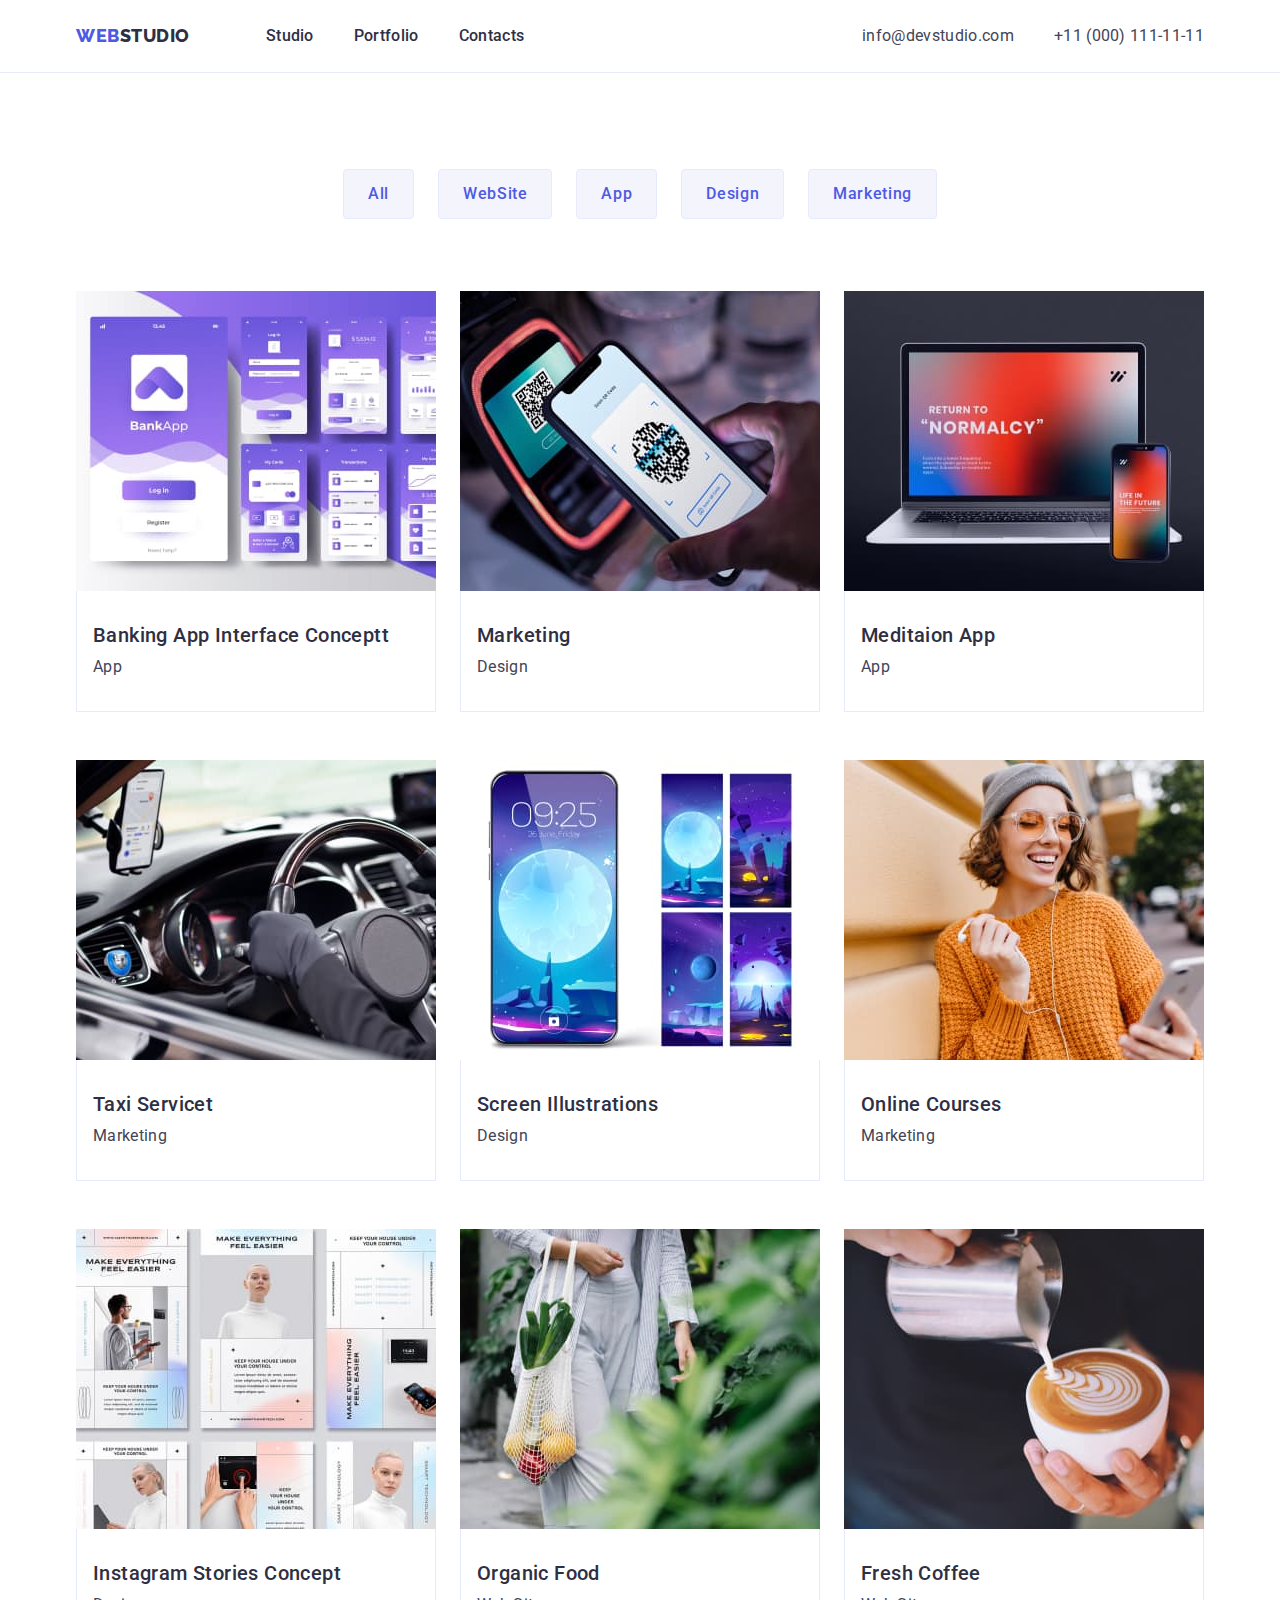
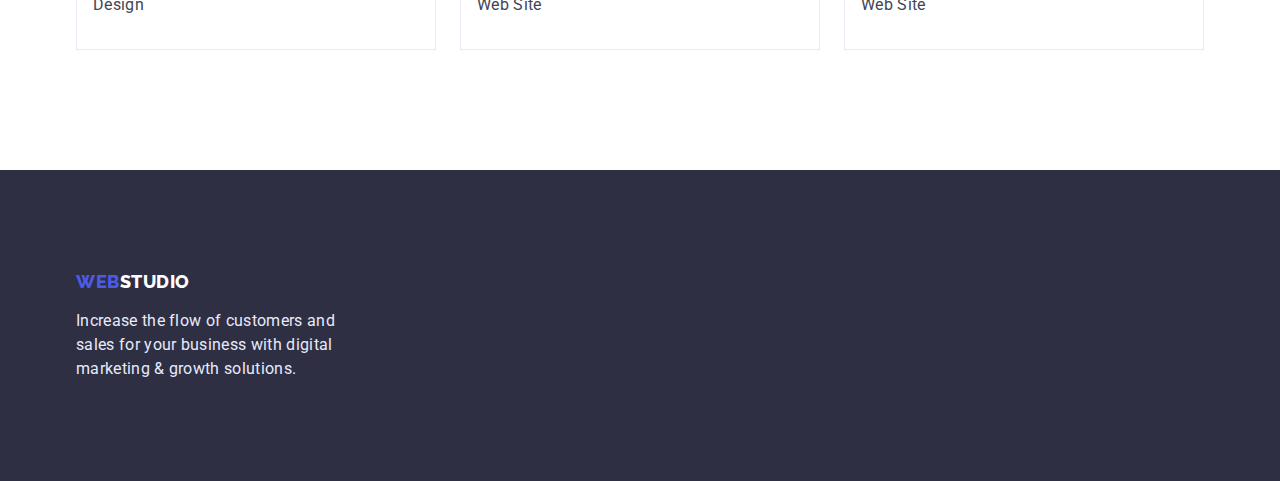
==== portfolio.html @ dfc444c8 "Initial commit" ====
<!DOCTYPE html>
<html lang="en">
	<head>
		<meta charset="UTF-8" />
		<meta http-equiv="X-UA-Compatible" content="IE=edge" />
		<meta name="viewport" content="width=device-width, initial-scale=1.0" />
		<link rel="preconnect" href="https://fonts.googleapis.com" />
		<link rel="preconnect" href="https://fonts.gstatic.com" crossorigin />
		<link
			href="https://fonts.googleapis.com/css2?family=Raleway:wght@800&family=Roboto:wght@400;500;700;900&display=swap"
			rel="stylesheet"
		/>
		<link
			rel="stylesheet"
			href="https://cdnjs.cloudflare.com/ajax/libs/modern-normalize/1.1.0/modern-normalize.css"
		/>
		<link rel="stylesheet" href="css/style.css" />
		<title>Portfolio</title>
	</head>
	<body>
		<!-- Header start -->
		<header class="header">
			<div class="container page-header">
				<nav class="nav">
					<a class="logo-link link" href="./index.html"
						><span class="logo-color">Web</span>Studio</a
					>
					<ul class="header-menu list">
						<li class="header-menu-item">
							<a class="header-link link" href="./index.html">Studio</a>
						</li>
						<li class="header-menu-item">
							<a class="header-link link" href="./portfolio.html">Portfolio</a>
						</li>
						<li class="header-menu-item">
							<a class="header-link link" href="">Contacts</a>
						</li>
					</ul>
				</nav>
				<address class="header-contacts">
					<ul class="header-menu-contacts list">
						<li class="header-menu-contact-item">
							<a class="header-link link" href="mailto:info@devstudio.com"
								>info@devstudio.com</a
							>
						</li>

						<li class="header-menu-contact-item">
							<a class="header-link link" href="tel:+110001111111"
								>+11 (000) 111-11-11</a
							>
						</li>
					</ul>
				</address>
			</div>
		</header>
		<!-- Header end -->

		<!-- Main start -->
		<main>
			<!-- Section portfolio-cards start -->
			<section class="portfolio section">
				<div class="container">
					<h1 class="section-title visually-hidden">Test Title</h1>
					<ul class="portfolio-btn-list list">
						<li class="portfolio-item">
							<button class="portfolio-btn" type="button">All</button>
						</li>
						<li class="portfolio-item">
							<button class="portfolio-btn" type="button">WebSite</button>
						</li>
						<li class="portfolio-item">
							<button class="portfolio-btn" type="button">App</button>
						</li>
						<li class="portfolio-item">
							<button class="portfolio-btn" type="button">Design</button>
						</li>
						<li class="portfolio-item">
							<button class="portfolio-btn" type="button">Marketing</button>
						</li>
					</ul>

					<ul class="portfolio-card-list list">
						<li class="portfolio-card-item">
							<a class="link" href="#"
								><img
									src="./images/portfolio-img-1.jpg"
									alt="Banking App Interface Concept"
									width="360"
								/>
								<div class="port-border">
									<h2 class="card-list-subtitle section-subtitle">
										Banking App Interface Conceptt
									</h2>
									<p class="section-desc">App</p>
								</div>
							</a>
						</li>

						<li class="portfolio-card-item">
							<a class="link" href="#"
								><img
									src="./images/portfolio-img-2.jpg"
									alt="Cashless Payment"
									width="360"
								/>
								<div class="port-border">
									<h2 class="card-list-subtitle section-subtitle">Marketing</h2>
									<p class="section-desc">Design</p>
								</div>
							</a>
						</li>

						<li class="portfolio-card-item">
							<a class="link" href="#"
								><img
									src="./images/portfolio-img-3.jpg"
									alt="Meditaion App"
									width="360"
								/>
								<div class="port-border">
									<h2 class="card-list-subtitle section-subtitle">Meditaion App</h2>
									<p class="section-desc">App</p>
								</div>
							</a>
						</li>

						<li class="portfolio-card-item">
							<a class="link" href="#"
								><img
									src="./images/portfolio-img-4.jpg"
									alt="Taxi Service"
									width="360"
								/>
								<div class="port-border">
									<h2 class="card-list-subtitle section-subtitle">Taxi Servicet</h2>
									<p class="section-desc">Marketing</p>
								</div>
							</a>
						</li>

						<li class="portfolio-card-item">
							<a class="link" href="#"
								><img
									src="./images/portfolio-img-5.jpg"
									alt="Screen Illustrations"
									width="360"
								/>
								<div class="port-border">
									<h2 class="card-list-subtitle section-subtitle">
										Screen Illustrations
									</h2>
									<p class="section-desc">Design</p>
								</div>
							</a>
						</li>

						<li class="portfolio-card-item">
							<a class="link" href="#"
								><img
									src="./images/portfolio-img-6.jpg"
									alt="Online Courses"
									width="360"
								/>
								<div class="port-border">
									<h2 class="card-list-subtitle section-subtitle">Online Courses</h2>
									<p class="section-desc">Marketing</p>
								</div>
							</a>
						</li>

						<li class="portfolio-card-item">
							<a class="link" href="#"
								><img
									src="./images/portfolio-img-7.jpg"
									alt="Instagram Stories Concept"
									width="360"
								/>
								<div class="port-border">
									<h2 class="card-list-subtitle section-subtitle">
										Instagram Stories Concept
									</h2>
									<p class="section-desc">Design</p>
								</div>
							</a>
						</li>

						<li class="portfolio-card-item">
							<a class="link" href="#"
								><img
									src="./images/portfolio-img-8.jpg"
									alt="Organic Food"
									width="360"
								/>
								<div class="port-border">
									<h2 class="card-list-subtitle section-subtitle">Organic Food</h2>
									<p class="section-desc">Web Site</p>
								</div>
							</a>
						</li>

						<li class="portfolio-card-item">
							<a class="link" href="#"
								><img
									src="./images/portfolio-img-9.jpg"
									alt="Fresh Coffee"
									width="360"
								/>
								<div class="port-border">
									<h2 class="card-list-subtitle section-subtitle">Fresh Coffee</h2>
									<p class="section-desc">Web Site</p>
								</div>
							</a>
						</li>
					</ul>
				</div>
			</section>
			<!-- Section portfolio-cards end -->
		</main>
		<!-- Main end -->

		<!-- Footer start -->
		<footer class="footer">
			<div class="container">
				<a href="./index.html" class="footer-logo logo-link link"
					><span class="logo-color">Web</span>Studio</a
				>
				<p>
					Increase the flow of customers and sales for your business with digital
					marketing & growth solutions.
				</p>
			</div>
		</footer>
		<!-- Footer end -->
	</body>
</html>
---- css/style.css ----
:root {
	/* header and footer logo */
	--logo-color: #4d5ae5;
	--footer-color: #ffff;
	--footer-desc: #e7e9fc;

	/* Main text color  */
	--main-color: #2e2f42;

	/* Submain text color */
	--submain-color: #434455;

	/* our-team section background */
	--team-background: #f4f4fd;
	--team-card-background: #ffff;

	/* intro section and footer */
	--background: #2e2f42;
	--white-color: #ffff;

	/* button backgrond */
	--btn-color: #4d5ae5;
	--btn-hover-color: #404bbf;

	/* button text color */
	--btn-text-color: #ffff;

	/* link hover/focus */
	--link-hover-focus: #404bbf;

	/* portfolio page: btn */
	--pbtn-color: #4d5ae5;
	--pbtn-background: #f4f4fd;
	--pbtn-hover-color: #ffff;
	--pbtn-hover-background: #404bbf;
}

body {
	margin: 0;
	font-family: "Roboto", sans-serif;
	color: var(--main-color);
	font-size: 16px;
}

h1,
h2,
h3,
h4,
h5,
h6,
p {
	margin: 0;
}

.list {
	list-style: none;
	margin: 0;
	padding: 0;
}

img {
	display: block;
}

.link {
	color: inherit;
	text-decoration: none;
}

/* ------- general sections style start ------ */
.section-title {
	margin-bottom: 72px;
	font-weight: 700;
	font-size: 36px;
	line-height: 1.1;
	text-align: center;
	letter-spacing: 0.02em;
	text-transform: capitalize;
}

.section-subtitle {
	font-weight: 500;
	font-size: 20px;
	line-height: 1.2;
	letter-spacing: 0.02em;
}

.section-desc {
	font-size: 16px;
	line-height: 1.5;
	letter-spacing: 0.02em;
	color: var(--submain-color);
}

.visually-hidden {
	position: absolute;
	width: 1px;
	height: 1px;
	margin: -1px;
	border: 0;
	padding: 0;
	white-space: nowrap;
	clip-path: inset(100%);
	clip: rect(0 0 0 0);
	overflow: hidden;
}

.container {
	width: 1158px;
	margin: 0 auto;
	padding: 0 15px;
}

.section {
	padding: 120px 0;
}
/* ------- general sections style end ------- */

/* ------- Logo style start ------- */
.logo-link {
	font-family: "Raleway", sans-serif;
	font-weight: 800;
	font-size: 18px;
	line-height: 1.3;
	letter-spacing: 0.03em;
	text-transform: uppercase;
	color: var(--main-color);
}

.logo-color {
	color: var(--logo-color);
}
/* ------- Logo style start end  ------- */

/* ------- Header style start ------- */
.page-header {
	display: flex;
	align-items: center;
	padding-top: 24px;
	padding-bottom: 24px;
}

.header {
	border-bottom: 1px solid #e7e9fc;
}

.nav {
	display: flex;
	align-items: center;
}

.header-menu {
	display: flex;
	font-weight: 500;
	line-height: 1.5;
	letter-spacing: 0.02em;
	margin-left: 76px;
}

.header-menu-item:not(:last-child) {
	margin-right: 40px;
}

.header-contacts {
	margin-left: auto;
}

.header-menu-contacts {
	display: flex;
	font-style: normal;
	font-size: 16px;
	line-height: 1.5;
	letter-spacing: 0.02em;
	color: var(--submain-color);
}

.header-menu-contact-item:not(:last-child) {
	margin-right: 40px;
}

.header-link:hover,
.header-link:focus {
	color: var(--link-hover-focus);
}

/*  ------- Header style end  ------- */

/* PAGE: "index.html" STYLE START */

/* ------- Section INTRO style start  ------- */
.intro {
	background: var(--background);
}

.page-intro {
	display: flex;
	flex-direction: column;
	align-items: center;
	justify-content: center;
	min-height: 600px;
	max-width: 530px;
}
.intro-title {
	margin-bottom: 48px;
	font-size: 56px;
	text-align: center;
	font-weight: 700;
	line-height: 1;
	letter-spacing: 0.02em;

	color: var(--white-color);
}

.intro-button {
	padding: 16px 32px;
	font-family: inherit;
	font-size: inherit;
	border: none;
	color: var(--btn-text-color);
	background-color: #4d5ae5;
	box-shadow: 0px 4px 4px rgba(0, 0, 0, 0.15);
	border-radius: 4px;
	font-weight: 500;
	line-height: 1.5;
	letter-spacing: 0.04em;
	cursor: pointer;
}

.intro-button:focus,
.intro-button:hover {
	background-color: #404bbf;
}
/* ------- Section INTRO style end  -------*/

/* ------- Section ADVANTAGES style start -------*/
.advantages {
	padding-bottom: 60px;
}
.advantages-menu {
	display: flex;
}

.advantages-subtitle {
	margin-bottom: 8px;
}

.advantages-item {
	box-sizing: content-box;
	margin-right: 24px;
}
.advantages-item:last-child {
	margin-right: 0;
}

.advantages-item p {
	width: 264px;
}
/* ------- Section ADVANTAGES style end -------*/

/* -------Section POSSITIBILITIES style start ------- */
.possitibilities {
	padding-top: 60px;
}

.possitibilities-list {
	display: flex;
}

.possitibilities-item {
	margin-right: 24px;
}

.possitibilities-item:last-child {
	margin-right: 0;
}
/* ------- Section POSSITIBILITIES style end ------- */

/* Section TEAM style start */
.our-team {
	background-color: var(--team-background);
	padding-bottom: 120px;
}

.team-card-list {
	display: flex;
}

.team-card-item {
	background-color: var(--white-color);
	margin-left: 24px;
	box-shadow: 0px 1px 6px rgba(46, 47, 66, 0.08),
		0px 1px 1px rgba(46, 47, 66, 0.16), 0px 2px 1px rgba(46, 47, 66, 0.08);
	border-radius: 0px 0px 4px 4px;
}

.team-card-item:first-child {
	margin-left: 0;
}

.team-name {
	margin-bottom: 8px;
	font-weight: 500;
	font-size: 20px;
	line-height: 1.2;
	letter-spacing: 0.02em;
}

.team-text {
	text-align: center;
	padding: 32px 0;
}

/* ------- Section TEAM style end ------- */

/* PAGE: "index.html" STYLE END */

/* PAGE: "portfolio.html" STYLE START */

.portfolio {
	padding-top: 96px;
}

.portfolio-btn-list {
	display: flex;
	justify-content: center;
	margin-bottom: 72px;
}

.portfolio-btn {
	padding: 12px 24px;
	font-family: inherit;
	font-size: inherit;
	font-weight: 500;
	line-height: 1.5;
	text-align: center;
	letter-spacing: 0.04em;
	color: var(--pbtn-color);
	background-color: var(--pbtn-background);
	border: 1px solid #e7e9fc;
	border-radius: 4px;
	cursor: pointer;
}

.portfolio-btn:hover,
.portfolio-btn:focus {
	color: var(--pbtn-hover-color);
	background: var(--pbtn-hover-background);
	box-shadow: 0px 3px 1px rgba(0, 0, 0, 0.1), 0px 2px 1px rgba(0, 0, 0, 0.08),
		0px 2px 2px rgba(0, 0, 0, 0.12);
	border-color: transparent;
}

.portfolio-item {
	margin-right: 24px;
}
.portfolio-item:last-child {
	margin-right: 0;
}

.portfolio-card-list {
	display: flex;
	flex-wrap: wrap;
}

.portfolio-card-item:not(:nth-child(3n)) {
	margin-right: 24px;
}

.portfolio-card-item:not(:nth-last-child(-n + 3)) {
	margin-bottom: 48px;
}

.port-border {
	padding: 32px 16px;
	border: 1px solid #e7e9fc;
	border-top: none;
}

.card-list-subtitle {
	margin-bottom: 8px;
}

/* PAGE: "portfolio.html" STYLE END */

/* -------- Footer style start ------- */
.footer {
	background: var(--background);
	padding: 100px 0;
}

.footer-logo {
	display: inline-block;
	color: var(--footer-color);
	margin-bottom: 16px;
}

.footer p {
	color: var(--footer-desc);
	line-height: 1.5;
	letter-spacing: 0.02em;
	max-width: 264px;
}

/* ------- Footer style end ------- */
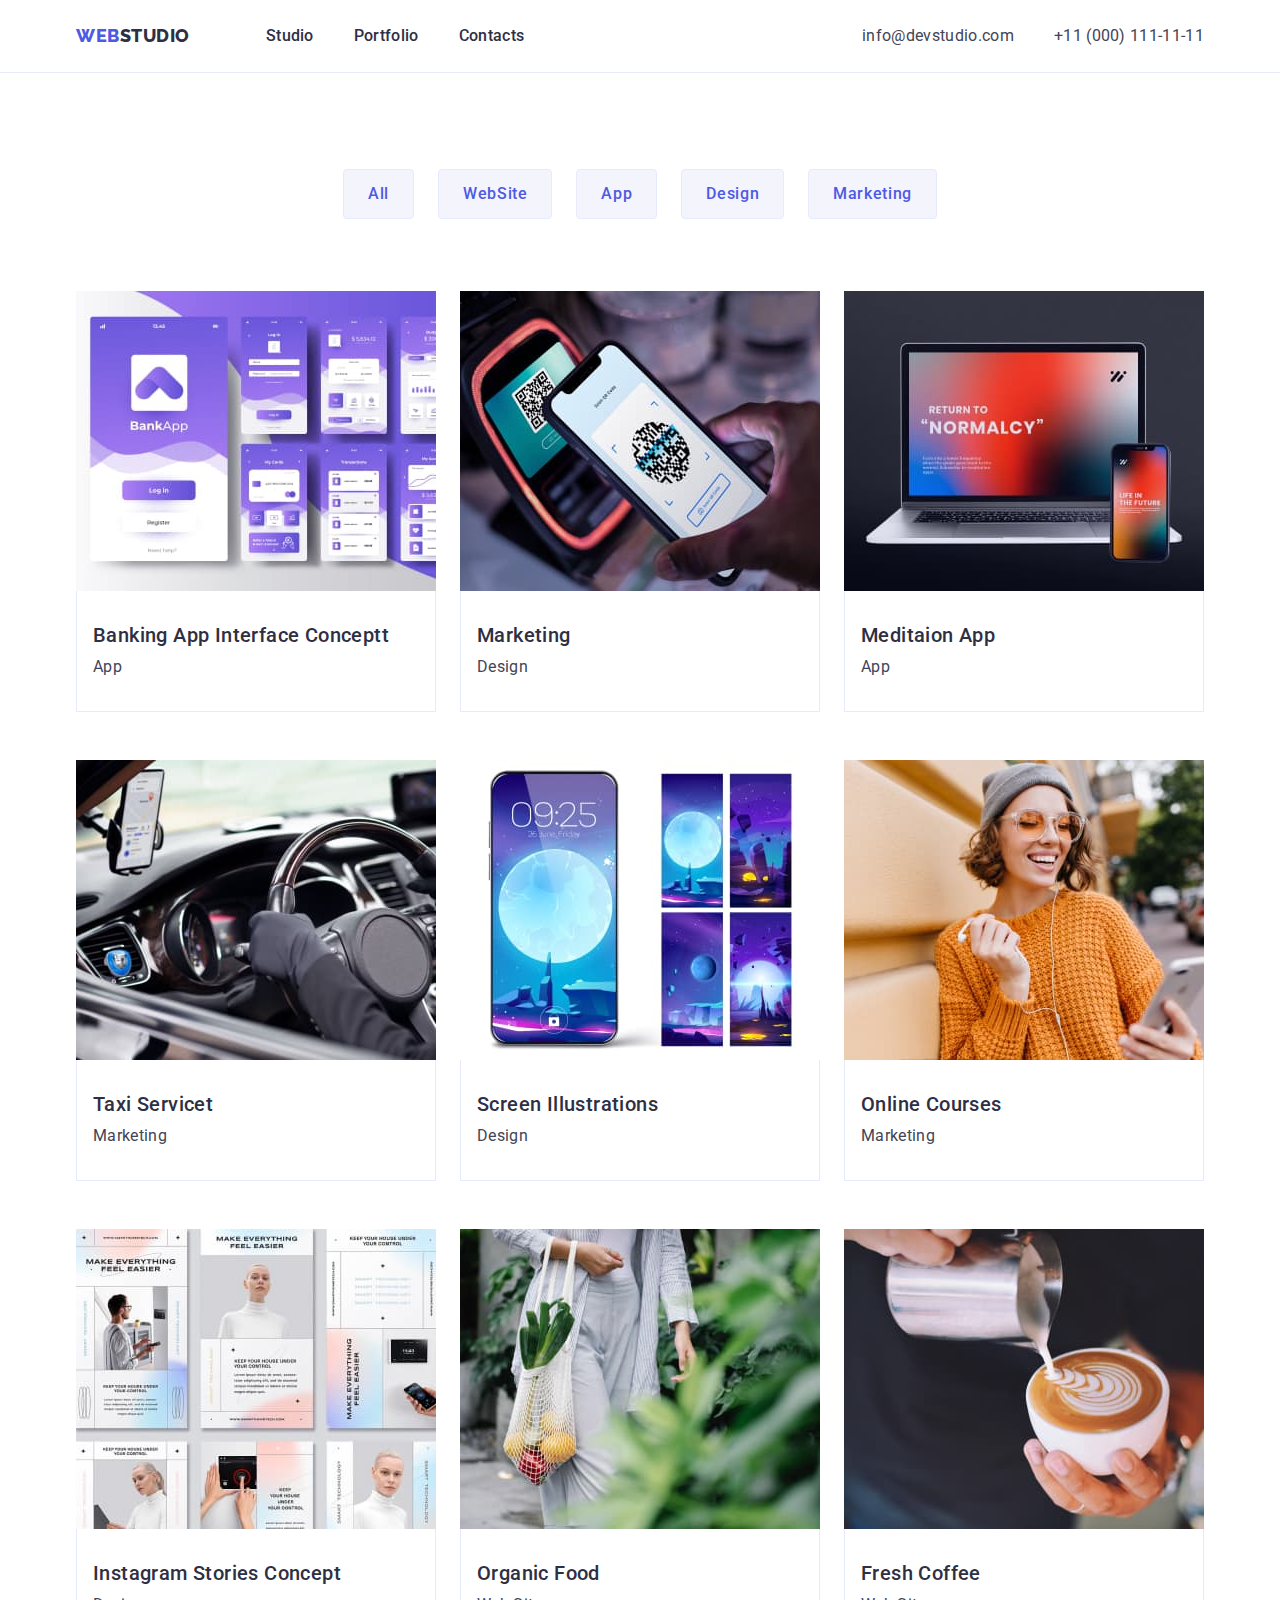
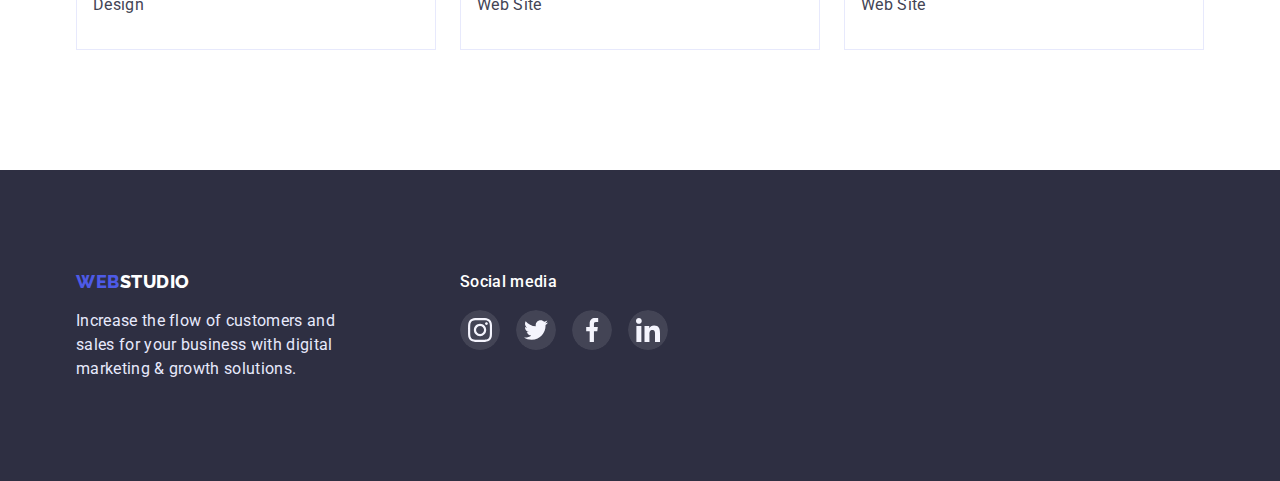
==== commit 0ff49b40: "update" ====
--- a/portfolio.html
+++ b/portfolio.html
@@ -82,7 +82,7 @@
 
 					<ul class="portfolio-card-list list">
 						<li class="portfolio-card-item">
-							<a class="link" href="#"
+							<a class="portfolio-card-link link" href="#"
 								><img
 									src="./images/portfolio-img-1.jpg"
 									alt="Banking App Interface Concept"
@@ -98,7 +98,7 @@
 						</li>
 
 						<li class="portfolio-card-item">
-							<a class="link" href="#"
+							<a class="portfolio-card-link link" href="#"
 								><img
 									src="./images/portfolio-img-2.jpg"
 									alt="Cashless Payment"
@@ -112,7 +112,7 @@
 						</li>
 
 						<li class="portfolio-card-item">
-							<a class="link" href="#"
+							<a class="portfolio-card-link link" href="#"
 								><img
 									src="./images/portfolio-img-3.jpg"
 									alt="Meditaion App"
@@ -126,7 +126,7 @@
 						</li>
 
 						<li class="portfolio-card-item">
-							<a class="link" href="#"
+							<a class="portfolio-card-link link" href="#"
 								><img
 									src="./images/portfolio-img-4.jpg"
 									alt="Taxi Service"
@@ -140,7 +140,7 @@
 						</li>
 
 						<li class="portfolio-card-item">
-							<a class="link" href="#"
+							<a class="portfolio-card-link link" href="#"
 								><img
 									src="./images/portfolio-img-5.jpg"
 									alt="Screen Illustrations"
@@ -156,7 +156,7 @@
 						</li>
 
 						<li class="portfolio-card-item">
-							<a class="link" href="#"
+							<a class="portfolio-card-link link" href="#"
 								><img
 									src="./images/portfolio-img-6.jpg"
 									alt="Online Courses"
@@ -170,7 +170,7 @@
 						</li>
 
 						<li class="portfolio-card-item">
-							<a class="link" href="#"
+							<a class="portfolio-card-link link" href="#"
 								><img
 									src="./images/portfolio-img-7.jpg"
 									alt="Instagram Stories Concept"
@@ -186,7 +186,7 @@
 						</li>
 
 						<li class="portfolio-card-item">
-							<a class="link" href="#"
+							<a class="portfolio-card-link link" href="#"
 								><img
 									src="./images/portfolio-img-8.jpg"
 									alt="Organic Food"
@@ -200,7 +200,7 @@
 						</li>
 
 						<li class="portfolio-card-item">
-							<a class="link" href="#"
+							<a class="portfolio-card-link link" href="#"
 								><img
 									src="./images/portfolio-img-9.jpg"
 									alt="Fresh Coffee"
@@ -218,17 +218,52 @@
 			<!-- Section portfolio-cards end -->
 		</main>
 		<!-- Main end -->
-
 		<!-- Footer start -->
 		<footer class="footer">
-			<div class="container">
-				<a href="./index.html" class="footer-logo logo-link link"
-					><span class="logo-color">Web</span>Studio</a
-				>
-				<p>
-					Increase the flow of customers and sales for your business with digital
-					marketing & growth solutions.
-				</p>
+			<div class="container page-footer">
+				<div class="footer-text">
+					<a href="./index.html" class="footer-logo logo-link link"
+						><span class="logo-color">Web</span>Studio</a
+					>
+					<p>
+						Increase the flow of customers and sales for your business with digital
+						marketing & growth solutions.
+					</p>
+				</div>
+
+				<div class="footer-social">
+					<h2 class="footer-social-title section-subtitle">Social media</h2>
+					<ul class="footer-social-list list">
+						<li class="footer-social-item">
+							<a href="#" class="footer-social-link">
+								<svg class="footer-social-icon" width="40" height="40">
+									<use href="./images/sprite-footer.svg#icon-instagram1"></use>
+								</svg>
+							</a>
+						</li>
+						<li class="footer-social-item">
+							<a href="#" class="footer-social-link">
+								<svg class="footer-social-icon" width="40" height="40">
+									<use href="./images/sprite-footer.svg#icon-twitter2"></use>
+								</svg>
+							</a>
+						</li>
+						<li class="footer-social-item">
+							<a href="#" class="footer-social-link">
+								<svg class="footer-social-icon" width="40" height="40">
+									<use href="./images/sprite-footer.svg#icon-facebook2"></use>
+								</svg>
+							</a>
+						</li>
+						<li class="footer-social-item">
+							<a href="#" class="footer-social-link">
+								<svg class="footer-social-icon" width="40" height="40">
+									<use href="./images/sprite-footer.svg#icon-linkedin2"></use>
+								</svg>
+							</a>
+						</li>
+					</ul>
+				</div>
 			</div>
 		</footer>
 		<!-- Footer end -->
--- a/css/style.css
+++ b/css/style.css
@@ -189,7 +189,8 @@
 
 /* ------- Section INTRO style start  ------- */
 .intro {
-	background: var(--background);
+	background-image: linear-gradient(rgba(46, 47, 66, 0.7), rgba(46, 47, 66, 0.7)),
+		url(../images/people-office.jpg);
 }
 
 .page-intro {
@@ -255,6 +256,17 @@
 .advantages-item p {
 	width: 264px;
 }
+
+.advantages-wrap {
+	display: flex;
+	justify-content: center;
+	align-items: center;
+
+	margin-bottom: 8px;
+	min-height: 112px;
+	background-color: #f4f4fd;
+}
+
 /* ------- Section ADVANTAGES style end -------*/
 
 /* -------Section POSSITIBILITIES style start ------- */
@@ -310,7 +322,70 @@
 	padding: 32px 0;
 }
 
+.team-desc {
+	margin-bottom: 8px;
+}
+
+.team-social-list {
+	display: flex;
+	justify-content: center;
+	gap: 24px;
+}
+
+.team-social-item {
+	width: 40px;
+	height: 40px;
+}
+
+.team-social-link {
+	display: flex;
+	justify-content: center;
+	align-items: center;
+	width: 100%;
+	height: 100%;
+
+	border-radius: 50%;
+	background-color: var(--logo-color);
+}
+
+.team-social-link:hover,
+.team-social-link:focus {
+	background-color: var(--btn-hover-color);
+}
+
 /* ------- Section TEAM style end ------- */
+
+/* ------- Section Customs style end ------- */
+
+.customers-list {
+	display: flex;
+	justify-content: center;
+	gap: 24px;
+}
+
+.customers-item {
+	display: flex;
+	align-items: center;
+	justify-content: center;
+	width: 168px;
+	height: 88px;
+	border: 1px solid #8e8f99;
+	border-radius: 4px;
+}
+
+.customers-item:hover {
+	border-color: var(--btn-hover-color);
+}
+
+.customers-icon {
+	fill: #8e8f99;
+}
+
+.customers-icon:hover {
+	fill: var(--btn-hover-color);
+}
+
+/* ------- Section Customs style end ------- */
 
 /* PAGE: "index.html" STYLE END */
 
@@ -370,6 +445,11 @@
 	margin-bottom: 48px;
 }
 
+.portfolio-card-item:hover {
+	box-shadow: 0px 1px 6px rgba(46, 47, 66, 0.08),
+		0px 1px 1px rgba(46, 47, 66, 0.16), 0px 2px 1px rgba(46, 47, 66, 0.08);
+}
+
 .port-border {
 	padding: 32px 16px;
 	border: 1px solid #e7e9fc;
@@ -388,6 +468,23 @@
 	padding: 100px 0;
 }
 
+.page-footer {
+	display: flex;
+}
+
+.footer-text {
+	margin-right: 120px;
+}
+
+.footer-social-title {
+	margin-bottom: 16px;
+	font-weight: 500;
+	font-size: 16px;
+	line-height: 1.5;
+	letter-spacing: 0.02em;
+	color: var(--white-color);
+}
+
 .footer-logo {
 	display: inline-block;
 	color: var(--footer-color);
@@ -401,4 +498,17 @@
 	max-width: 264px;
 }
 
+.footer-social-list {
+	display: flex;
+	gap: 16px;
+}
+
+.footer-social-icon {
+	border-radius: 50%;
+}
+
+.footer-social-icon:hover {
+	background-color: #31d0aa;
+}
+
 /* ------- Footer style end ------- */
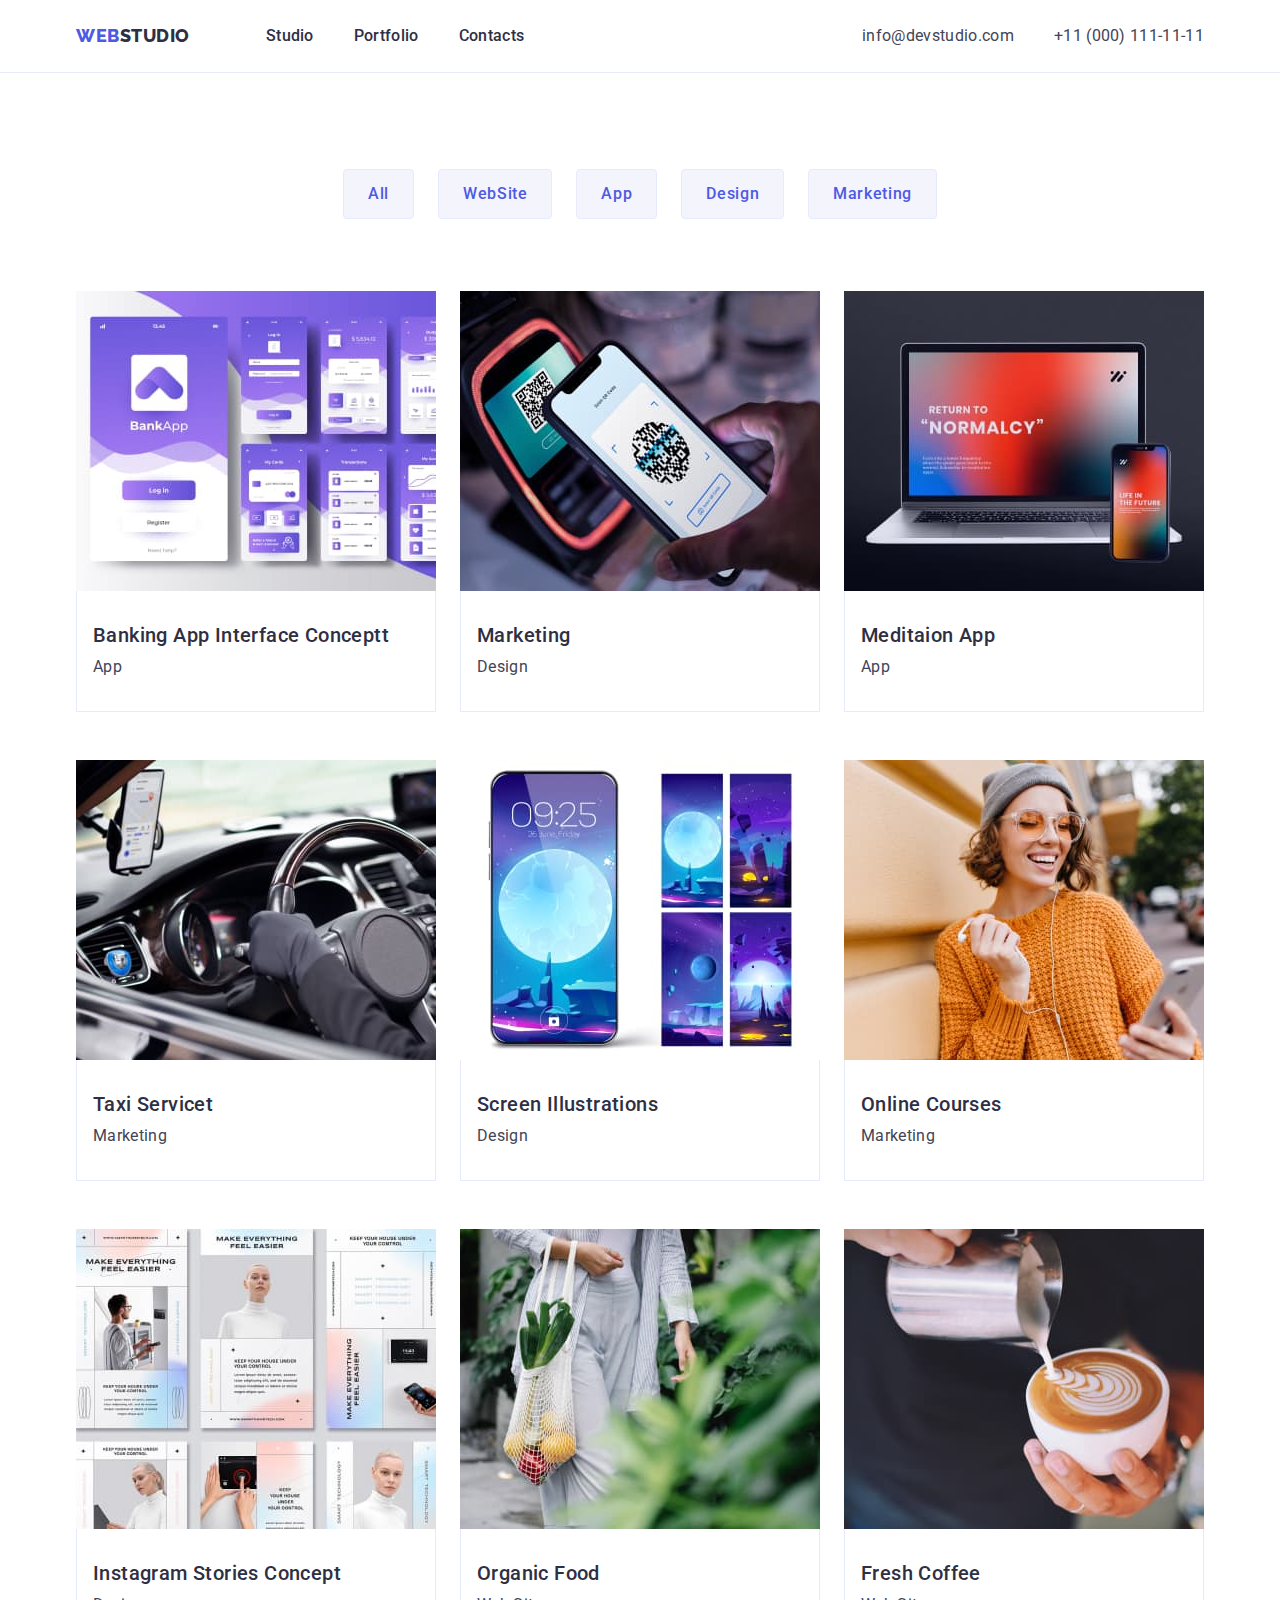
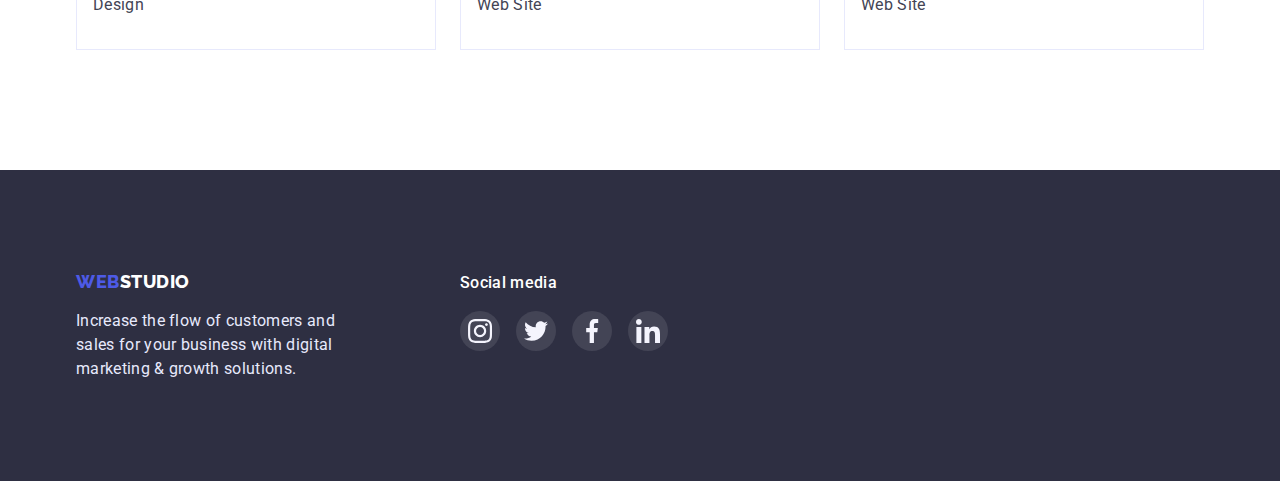
==== commit a224e682: "update" ====
--- a/portfolio.html
+++ b/portfolio.html
@@ -27,13 +27,13 @@
 					>
 					<ul class="header-menu list">
 						<li class="header-menu-item">
-							<a class="header-link link" href="./index.html">Studio</a>
+							<a class="header-link link active" href="./index.html">Studio</a>
 						</li>
 						<li class="header-menu-item">
-							<a class="header-link link" href="./portfolio.html">Portfolio</a>
+							<a class="header-link link active" href="./portfolio.html">Portfolio</a>
 						</li>
 						<li class="header-menu-item">
-							<a class="header-link link" href="">Contacts</a>
+							<a class="header-link link active" href="">Contacts</a>
 						</li>
 					</ul>
 				</nav>
@@ -82,12 +82,21 @@
 
 					<ul class="portfolio-card-list list">
 						<li class="portfolio-card-item">
-							<a class="portfolio-card-link link" href="#"
-								><img
-									src="./images/portfolio-img-1.jpg"
-									alt="Banking App Interface Concept"
-									width="360"
-								/>
+							<a class="portfolio-card-link link" href="#">
+								<div class="portfolio-card-wrap">
+									<img
+										src="./images/portfolio-img-1.jpg"
+										alt="Banking App Interface Concept"
+										width="360"
+									/>
+									<p class="portfolio-card-overlay">
+										Lorem ipsum dolor sit, amet consectetur adipisicing elit. Sit minima
+										ex accusantium facere deleniti quod cupiditate et voluptatum unde
+										minus harum distinctio nam soluta, dolorem iure porro alias, quis
+										atque?
+									</p>
+								</div>
+
 								<div class="port-border">
 									<h2 class="card-list-subtitle section-subtitle">
 										Banking App Interface Conceptt
@@ -98,12 +107,20 @@
 						</li>
 
 						<li class="portfolio-card-item">
-							<a class="portfolio-card-link link" href="#"
-								><img
-									src="./images/portfolio-img-2.jpg"
-									alt="Cashless Payment"
-									width="360"
-								/>
+							<a class="portfolio-card-link link" href="#">
+								<div class="portfolio-card-wrap">
+									<img
+										src="./images/portfolio-img-2.jpg"
+										alt="Banking App Interface Concept"
+										width="360"
+									/>
+									<p class="portfolio-card-overlay">
+										Lorem ipsum dolor sit, amet consectetur adipisicing elit. Sit minima
+										ex accusantium facere deleniti quod cupiditate et voluptatum unde
+										minus harum distinctio nam soluta, dolorem iure porro alias, quis
+										atque?
+									</p>
+								</div>
 								<div class="port-border">
 									<h2 class="card-list-subtitle section-subtitle">Marketing</h2>
 									<p class="section-desc">Design</p>
@@ -112,12 +129,20 @@
 						</li>
 
 						<li class="portfolio-card-item">
-							<a class="portfolio-card-link link" href="#"
-								><img
-									src="./images/portfolio-img-3.jpg"
-									alt="Meditaion App"
-									width="360"
-								/>
+							<a class="portfolio-card-link link" href="#">
+								<div class="portfolio-card-wrap">
+									<img
+										src="./images/portfolio-img-3.jpg"
+										alt="Banking App Interface Concept"
+										width="360"
+									/>
+									<p class="portfolio-card-overlay">
+										Lorem ipsum dolor sit, amet consectetur adipisicing elit. Sit minima
+										ex accusantium facere deleniti quod cupiditate et voluptatum unde
+										minus harum distinctio nam soluta, dolorem iure porro alias, quis
+										atque?
+									</p>
+								</div>
 								<div class="port-border">
 									<h2 class="card-list-subtitle section-subtitle">Meditaion App</h2>
 									<p class="section-desc">App</p>
@@ -126,12 +151,20 @@
 						</li>
 
 						<li class="portfolio-card-item">
-							<a class="portfolio-card-link link" href="#"
-								><img
-									src="./images/portfolio-img-4.jpg"
-									alt="Taxi Service"
-									width="360"
-								/>
+							<a class="portfolio-card-link link" href="#">
+								<div class="portfolio-card-wrap">
+									<img
+										src="./images/portfolio-img-4.jpg"
+										alt="Banking App Interface Concept"
+										width="360"
+									/>
+									<p class="portfolio-card-overlay">
+										Lorem ipsum dolor sit, amet consectetur adipisicing elit. Sit minima
+										ex accusantium facere deleniti quod cupiditate et voluptatum unde
+										minus harum distinctio nam soluta, dolorem iure porro alias, quis
+										atque?
+									</p>
+								</div>
 								<div class="port-border">
 									<h2 class="card-list-subtitle section-subtitle">Taxi Servicet</h2>
 									<p class="section-desc">Marketing</p>
@@ -140,12 +173,20 @@
 						</li>
 
 						<li class="portfolio-card-item">
-							<a class="portfolio-card-link link" href="#"
-								><img
-									src="./images/portfolio-img-5.jpg"
-									alt="Screen Illustrations"
-									width="360"
-								/>
+							<a class="portfolio-card-link link" href="#">
+								<div class="portfolio-card-wrap">
+									<img
+										src="./images/portfolio-img-5.jpg"
+										alt="Banking App Interface Concept"
+										width="360"
+									/>
+									<p class="portfolio-card-overlay">
+										Lorem ipsum dolor sit, amet consectetur adipisicing elit. Sit minima
+										ex accusantium facere deleniti quod cupiditate et voluptatum unde
+										minus harum distinctio nam soluta, dolorem iure porro alias, quis
+										atque?
+									</p>
+								</div>
 								<div class="port-border">
 									<h2 class="card-list-subtitle section-subtitle">
 										Screen Illustrations
@@ -156,12 +197,20 @@
 						</li>
 
 						<li class="portfolio-card-item">
-							<a class="portfolio-card-link link" href="#"
-								><img
-									src="./images/portfolio-img-6.jpg"
-									alt="Online Courses"
-									width="360"
-								/>
+							<a class="portfolio-card-link link" href="#">
+								<div class="portfolio-card-wrap">
+									<img
+										src="./images/portfolio-img-6.jpg"
+										alt="Banking App Interface Concept"
+										width="360"
+									/>
+									<p class="portfolio-card-overlay">
+										Lorem ipsum dolor sit, amet consectetur adipisicing elit. Sit minima
+										ex accusantium facere deleniti quod cupiditate et voluptatum unde
+										minus harum distinctio nam soluta, dolorem iure porro alias, quis
+										atque?
+									</p>
+								</div>
 								<div class="port-border">
 									<h2 class="card-list-subtitle section-subtitle">Online Courses</h2>
 									<p class="section-desc">Marketing</p>
@@ -170,12 +219,20 @@
 						</li>
 
 						<li class="portfolio-card-item">
-							<a class="portfolio-card-link link" href="#"
-								><img
-									src="./images/portfolio-img-7.jpg"
-									alt="Instagram Stories Concept"
-									width="360"
-								/>
+							<a class="portfolio-card-link link" href="#">
+								<div class="portfolio-card-wrap">
+									<img
+										src="./images/portfolio-img-7.jpg"
+										alt="Banking App Interface Concept"
+										width="360"
+									/>
+									<p class="portfolio-card-overlay">
+										Lorem ipsum dolor sit, amet consectetur adipisicing elit. Sit minima
+										ex accusantium facere deleniti quod cupiditate et voluptatum unde
+										minus harum distinctio nam soluta, dolorem iure porro alias, quis
+										atque?
+									</p>
+								</div>
 								<div class="port-border">
 									<h2 class="card-list-subtitle section-subtitle">
 										Instagram Stories Concept
@@ -186,12 +243,20 @@
 						</li>
 
 						<li class="portfolio-card-item">
-							<a class="portfolio-card-link link" href="#"
-								><img
-									src="./images/portfolio-img-8.jpg"
-									alt="Organic Food"
-									width="360"
-								/>
+							<a class="portfolio-card-link link" href="#">
+								<div class="portfolio-card-wrap">
+									<img
+										src="./images/portfolio-img-8.jpg"
+										alt="Banking App Interface Concept"
+										width="360"
+									/>
+									<p class="portfolio-card-overlay">
+										Lorem ipsum dolor sit, amet consectetur adipisicing elit. Sit minima
+										ex accusantium facere deleniti quod cupiditate et voluptatum unde
+										minus harum distinctio nam soluta, dolorem iure porro alias, quis
+										atque?
+									</p>
+								</div>
 								<div class="port-border">
 									<h2 class="card-list-subtitle section-subtitle">Organic Food</h2>
 									<p class="section-desc">Web Site</p>
@@ -200,12 +265,20 @@
 						</li>
 
 						<li class="portfolio-card-item">
-							<a class="portfolio-card-link link" href="#"
-								><img
-									src="./images/portfolio-img-9.jpg"
-									alt="Fresh Coffee"
-									width="360"
-								/>
+							<a class="portfolio-card-link link" href="#">
+								<div class="portfolio-card-wrap">
+									<img
+										src="./images/portfolio-img-9.jpg"
+										alt="Banking App Interface Concept"
+										width="360"
+									/>
+									<p class="portfolio-card-overlay">
+										Lorem ipsum dolor sit, amet consectetur adipisicing elit. Sit minima
+										ex accusantium facere deleniti quod cupiditate et voluptatum unde
+										minus harum distinctio nam soluta, dolorem iure porro alias, quis
+										atque?
+									</p>
+								</div>
 								<div class="port-border">
 									<h2 class="card-list-subtitle section-subtitle">Fresh Coffee</h2>
 									<p class="section-desc">Web Site</p>
--- a/css/style.css
+++ b/css/style.css
@@ -3,6 +3,7 @@
 	--logo-color: #4d5ae5;
 	--footer-color: #ffff;
 	--footer-desc: #e7e9fc;
+	--footer-social: #31d0aa;
 
 	/* Main text color  */
 	--main-color: #2e2f42;
@@ -60,6 +61,9 @@
 
 img {
 	display: block;
+
+	height: auto;
+	width: 100%;
 }
 
 .link {
@@ -183,6 +187,32 @@
 	color: var(--link-hover-focus);
 }
 
+.header-link {
+	position: relative;
+	padding: 28px 0;
+}
+
+.header-link.active::after {
+	content: "";
+
+	position: absolute;
+	left: 0;
+	bottom: 0;
+
+	display: block;
+	width: 100%;
+	height: 3px;
+	background-color: var(--logo-color);
+	border-radius: 2px;
+	opacity: 0;
+
+	transition: opacity 250ms cubic-bezier(0.4, 0, 0.2, 1);
+}
+
+.header-link.active:hover::after {
+	opacity: 1;
+}
+
 /*  ------- Header style end  ------- */
 
 /* PAGE: "index.html" STYLE START */
@@ -191,6 +221,13 @@
 .intro {
 	background-image: linear-gradient(rgba(46, 47, 66, 0.7), rgba(46, 47, 66, 0.7)),
 		url(../images/people-office.jpg);
+	background-size: cover;
+	background-repeat: no-repeat;
+	background-color: var(--background);
+	height: 600px;
+	max-width: 1440px;
+
+	margin: 0 auto;
 }
 
 .page-intro {
@@ -218,18 +255,19 @@
 	font-size: inherit;
 	border: none;
 	color: var(--btn-text-color);
-	background-color: #4d5ae5;
+	background-color: var(--btn-color);
 	box-shadow: 0px 4px 4px rgba(0, 0, 0, 0.15);
 	border-radius: 4px;
 	font-weight: 500;
 	line-height: 1.5;
 	letter-spacing: 0.04em;
 	cursor: pointer;
+	transition: background-color 250ms cubic-bezier(0.4, 0, 0.2, 1);
 }
 
 .intro-button:focus,
 .intro-button:hover {
-	background-color: #404bbf;
+	background-color: var(--btn-hover-color);
 }
 /* ------- Section INTRO style end  -------*/
 
@@ -264,7 +302,8 @@
 
 	margin-bottom: 8px;
 	min-height: 112px;
-	background-color: #f4f4fd;
+	background-color: var(--team-background);
+	border-radius: 4px;
 }
 
 /* ------- Section ADVANTAGES style end -------*/
@@ -346,6 +385,7 @@
 
 	border-radius: 50%;
 	background-color: var(--logo-color);
+	transition: background-color 250ms cubic-bezier(0.4, 0, 0.2, 1);
 }
 
 .team-social-link:hover,
@@ -363,26 +403,24 @@
 	gap: 24px;
 }
 
-.customers-item {
-	display: flex;
+.customers-link {
+	display: flex;
+	justify-content: center;
 	align-items: center;
-	justify-content: center;
 	width: 168px;
 	height: 88px;
 	border: 1px solid #8e8f99;
 	border-radius: 4px;
-}
-
-.customers-item:hover {
+
+	fill: #8e8f99;
+	transition: border-color 250ms cubic-bezier(0.4, 0, 0.2, 1),
+		fill 250ms cubic-bezier(0.4, 0, 0.2, 1);
+}
+
+.customers-link:hover,
+.customers-link:focus {
+	fill: var(--btn-hover-color);
 	border-color: var(--btn-hover-color);
-}
-
-.customers-icon {
-	fill: #8e8f99;
-}
-
-.customers-icon:hover {
-	fill: var(--btn-hover-color);
 }
 
 /* ------- Section Customs style end ------- */
@@ -414,6 +452,8 @@
 	border: 1px solid #e7e9fc;
 	border-radius: 4px;
 	cursor: pointer;
+	transition: background-color 250ms cubic-bezier(0.4, 0, 0.2, 1),
+		box-shadow 250ms cubic-bezier(0.4, 0, 0.2, 1);
 }
 
 .portfolio-btn:hover,
@@ -445,7 +485,13 @@
 	margin-bottom: 48px;
 }
 
-.portfolio-card-item:hover {
+.portfolio-card-link {
+	display: inline-block;
+	transition: box-shadow 250ms cubic-bezier(0.4, 0, 0.2, 1);
+}
+
+.portfolio-card-link:hover,
+.portfolio-card-link:focus {
 	box-shadow: 0px 1px 6px rgba(46, 47, 66, 0.08),
 		0px 1px 1px rgba(46, 47, 66, 0.16), 0px 2px 1px rgba(46, 47, 66, 0.08);
 }
@@ -460,6 +506,32 @@
 	margin-bottom: 8px;
 }
 
+.portfolio-card-wrap {
+	position: relative;
+	overflow: hidden;
+}
+
+.portfolio-card-overlay {
+	color: white;
+	background-color: var(--logo-color);
+	padding: 20px;
+
+	position: absolute;
+	top: 0;
+	left: 0;
+	width: 100%;
+	height: 100%;
+
+	transform: translateY(100%);
+	transition: transform 250ms cubic-bezier(0.4, 0, 0.2, 1);
+
+	overflow: auto;
+}
+
+.portfolio-card-item:hover .portfolio-card-overlay {
+	transform: translateY(0);
+}
+
 /* PAGE: "portfolio.html" STYLE END */
 
 /* -------- Footer style start ------- */
@@ -470,6 +542,7 @@
 
 .page-footer {
 	display: flex;
+	align-items: baseline;
 }
 
 .footer-text {
@@ -503,12 +576,23 @@
 	gap: 16px;
 }
 
-.footer-social-icon {
+.footer-social-item {
+	width: 40px;
+	height: 40px;
+}
+
+.footer-social-link {
+	display: inline-block;
+	width: 100%;
+	height: 100%;
 	border-radius: 50%;
-}
-
-.footer-social-icon:hover {
-	background-color: #31d0aa;
+
+	transition: background-color 250ms cubic-bezier(0.4, 0, 0.2, 1);
+}
+
+.footer-social-link:hover,
+.footer-social-link:focus {
+	background-color: var(--footer-social);
 }
 
 /* ------- Footer style end ------- */
